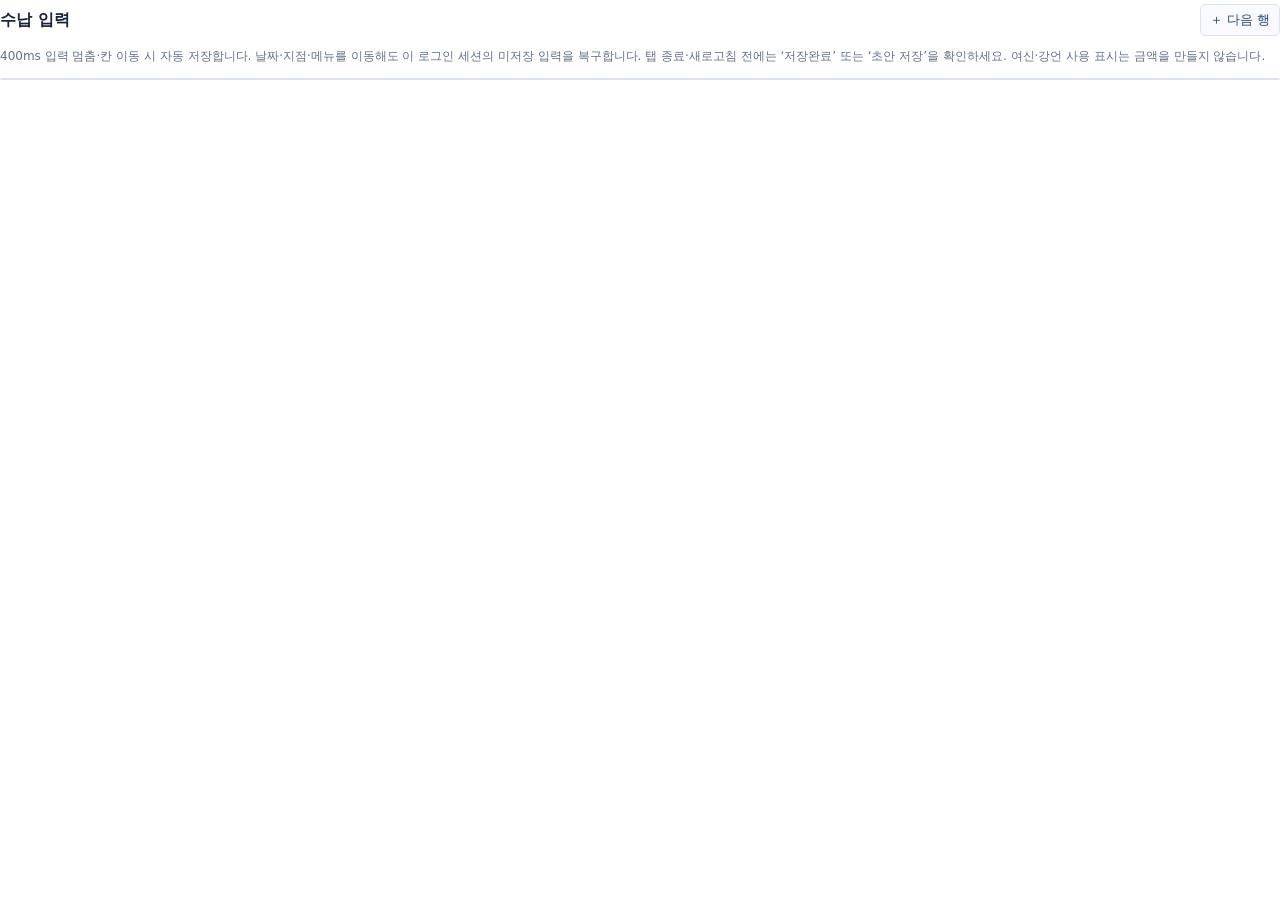
==== assets/ledger_editor/index.html @ b3902c43 "기존 운영 소스를 보존한 별도 개발 원장·자동저장·정산 개선 원본 clinic-pay a8b1c6e 기반. 새 development.py 총괄 전용 진입점, 전용 DB/CAS/날짜" ====
<!doctype html>
<html lang="ko"><head><meta charset="utf-8"><meta name="viewport" content="width=device-width,initial-scale=1">
<link rel="stylesheet" href="editor.css"><title>수납 원장 입력</title></head>
<body><div class="toolbar"><strong>수납 입력</strong><span id="summary" role="status" aria-live="polite"></span><button id="add" type="button">＋ 다음 행</button></div>
<p class="hint">400ms 입력 멈춤·칸 이동 시 자동 저장합니다. 날짜·지점·메뉴를 이동해도 이 로그인 세션의 미저장 입력을 복구합니다. 탭 종료·새로고침 전에는 ‘저장완료’ 또는 ‘초안 저장’을 확인하세요. 여신·강언 사용 표시는 금액을 만들지 않습니다.</p>
<div class="scroll" tabindex="0" aria-label="결제수단 전체 표, 좌우로 스크롤"><table><thead id="header"></thead><tbody id="rows"></tbody></table></div>
<p id="closed" class="hint" hidden>마감된 일자입니다. 수정하려면 사유를 입력해 재개방하세요.</p>
<script src="state.js"></script><script src="editor.js"></script></body></html>
---- assets/ledger_editor/editor.css ----
:root{font-family:system-ui,-apple-system,sans-serif;color:#16233b;font-size:13px;color-scheme:light}*{box-sizing:border-box}body{margin:0;background:#fff}.toolbar{display:flex;align-items:center;gap:14px;padding:4px 0}.toolbar strong{font-size:16px}.toolbar button{margin-left:auto}.hint{color:#637087;font-size:12px;line-height:1.6;margin:7px 0 12px}.scroll{overflow:auto;max-height:520px;border:1px solid #dce3ee;border-radius:8px}table{border-collapse:separate;border-spacing:0;min-width:100%;font-size:12px}th{position:sticky;top:0;background:#f2f5fb;z-index:1;text-align:left;white-space:nowrap;padding:9px 6px;border-bottom:1px solid #dce3ee}td{padding:5px 4px;border-bottom:1px solid #edf0f5;vertical-align:top}input,select{font:inherit;color:inherit;width:100%;min-width:84px;border:1px solid #dce3ee;border-radius:5px;background:#fff;padding:7px 6px}input:focus,select:focus{outline:2px solid #315df6;outline-offset:0}input[type=checkbox]{min-width:18px;width:18px;height:18px;margin:7px}input.money{min-width:90px;text-align:right;font-variant-numeric:tabular-nums}input.chart{min-width:95px}input.name{min-width:110px}input.note{min-width:180px}select.refund{min-width:170px}button{cursor:pointer;border:1px solid #dce3ee;background:#f8faff;border-radius:5px;padding:6px 9px;font:inherit;color:#294775;white-space:nowrap}button:hover{background:#eef3ff}button:disabled,input:disabled,select:disabled{opacity:.6;cursor:default}.state{min-width:150px;max-width:240px;white-space:normal}.state small{display:block;line-height:1.4;color:#637087;margin-top:4px;overflow-wrap:anywhere}.status{font-size:11px;color:#637087;display:block;white-space:nowrap}.status.saved{color:#168253}.status.draft{color:#a56800}.status.error,.status.conflict{color:#bb3333}.resolve{display:flex;gap:4px;margin-top:5px}.resolve button{font-size:11px;padding:4px}.actions{display:flex;gap:4px}.total{font-variant-numeric:tabular-nums;white-space:nowrap;padding-top:13px;color:#435472}tr.voided{opacity:.6}tr.conflict{background:#fff6f4}tr.draft{background:#fffcf3}.notice{max-width:240px;font-size:11px;margin-top:5px;overflow-wrap:anywhere}
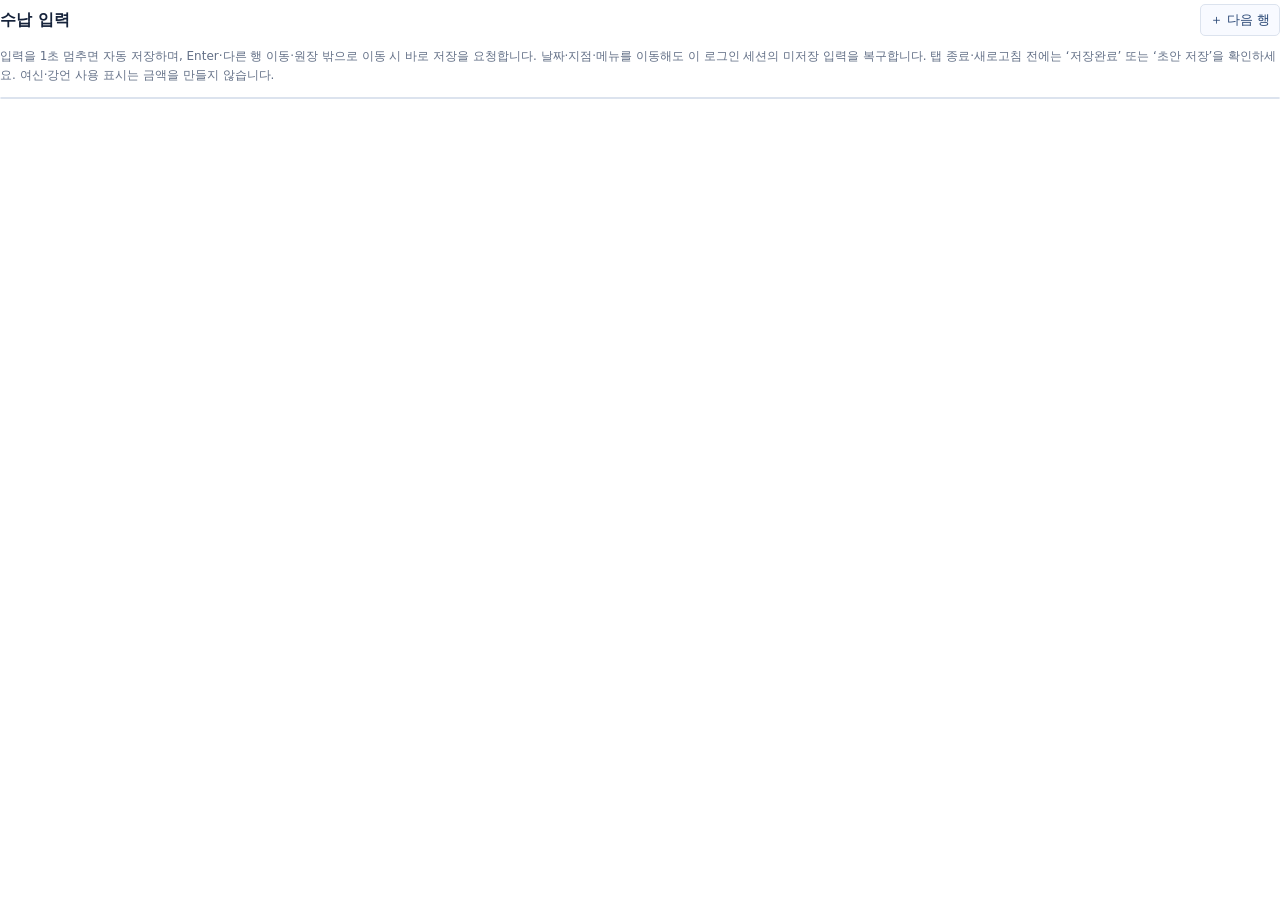
==== commit 521bd8b9: "수납 입력 지연을 줄이도록 저장 간격과 중복 화면 실행 개선" ====
--- a/assets/ledger_editor/index.html
+++ b/assets/ledger_editor/index.html
@@ -2,7 +2,7 @@
 <html lang="ko"><head><meta charset="utf-8"><meta name="viewport" content="width=device-width,initial-scale=1">
 <link rel="stylesheet" href="editor.css"><title>수납 원장 입력</title></head>
 <body><div class="toolbar"><strong>수납 입력</strong><span id="summary" role="status" aria-live="polite"></span><button id="add" type="button">＋ 다음 행</button></div>
-<p class="hint">400ms 입력 멈춤·칸 이동 시 자동 저장합니다. 날짜·지점·메뉴를 이동해도 이 로그인 세션의 미저장 입력을 복구합니다. 탭 종료·새로고침 전에는 ‘저장완료’ 또는 ‘초안 저장’을 확인하세요. 여신·강언 사용 표시는 금액을 만들지 않습니다.</p>
+<p class="hint">입력을 1초 멈추면 자동 저장하며, Enter·다른 행 이동·원장 밖으로 이동 시 바로 저장을 요청합니다. 날짜·지점·메뉴를 이동해도 이 로그인 세션의 미저장 입력을 복구합니다. 탭 종료·새로고침 전에는 ‘저장완료’ 또는 ‘초안 저장’을 확인하세요. 여신·강언 사용 표시는 금액을 만들지 않습니다.</p>
 <div class="scroll" tabindex="0" aria-label="결제수단 전체 표, 좌우로 스크롤"><table><thead id="header"></thead><tbody id="rows"></tbody></table></div>
 <p id="closed" class="hint" hidden>마감된 일자입니다. 수정하려면 사유를 입력해 재개방하세요.</p>
 <script src="state.js"></script><script src="editor.js"></script></body></html>
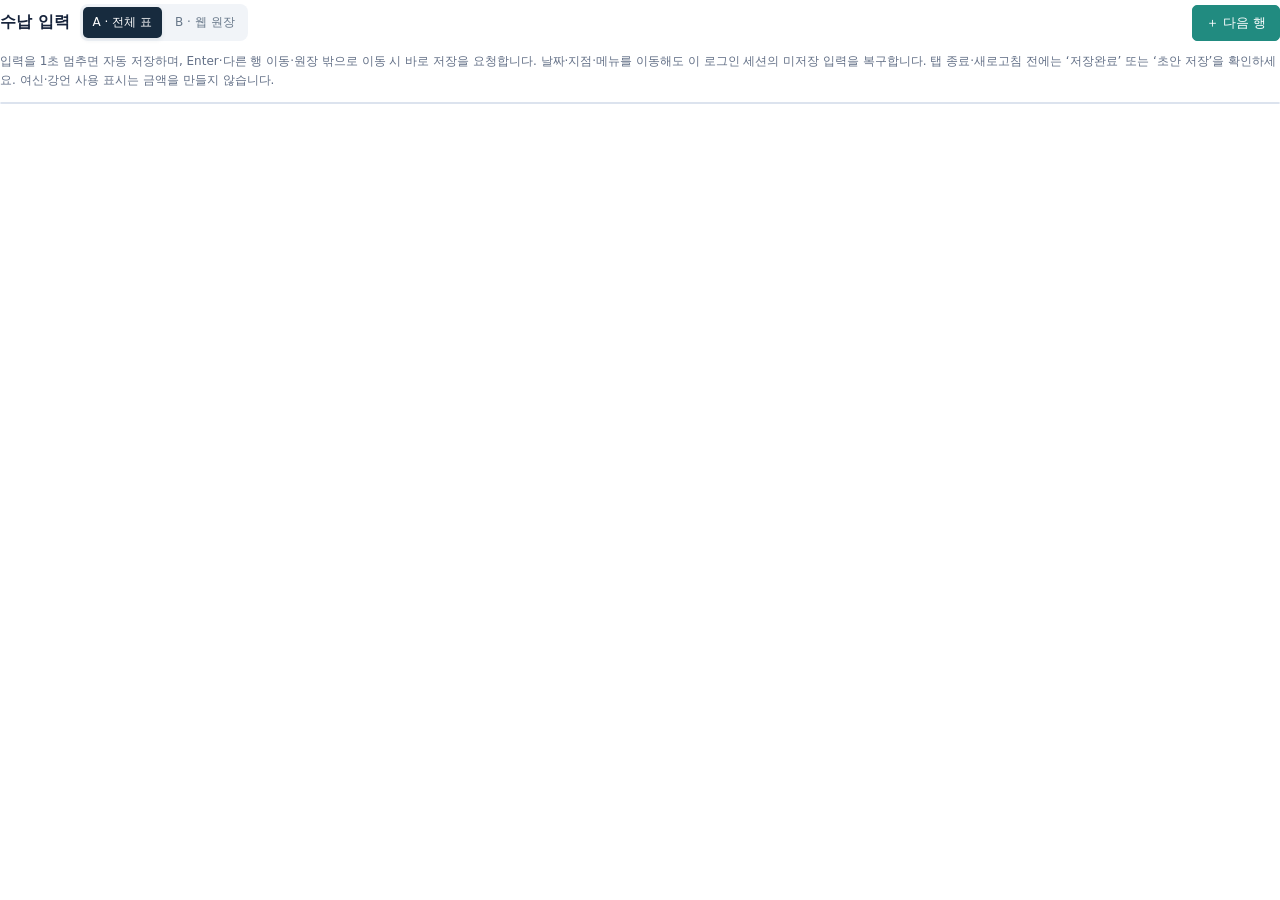
==== commit 9db5a568: "같은 저장 원장으로 비교하는 웹형 수납 화면 추가" ====
--- a/assets/ledger_editor/index.html
+++ b/assets/ledger_editor/index.html
@@ -1,8 +1,9 @@
 <!doctype html>
 <html lang="ko"><head><meta charset="utf-8"><meta name="viewport" content="width=device-width,initial-scale=1">
-<link rel="stylesheet" href="editor.css"><title>수납 원장 입력</title></head>
-<body><div class="toolbar"><strong>수납 입력</strong><span id="summary" role="status" aria-live="polite"></span><button id="add" type="button">＋ 다음 행</button></div>
+<link rel="stylesheet" href="editor.css"><link rel="stylesheet" href="web.css"><title>수납 원장 입력</title></head>
+<body><div class="toolbar"><strong>수납 입력</strong><div class="layout-switch" role="group" aria-label="수납원장 화면 비교"><button id="layout-table" class="web-local-control" type="button" aria-pressed="true">A · 전체 표</button><button id="layout-web" class="web-local-control" type="button" aria-pressed="false">B · 웹 원장</button></div><span id="summary" role="status" aria-live="polite"></span><button id="add" type="button">＋ 다음 행</button></div>
 <p class="hint">입력을 1초 멈추면 자동 저장하며, Enter·다른 행 이동·원장 밖으로 이동 시 바로 저장을 요청합니다. 날짜·지점·메뉴를 이동해도 이 로그인 세션의 미저장 입력을 복구합니다. 탭 종료·새로고침 전에는 ‘저장완료’ 또는 ‘초안 저장’을 확인하세요. 여신·강언 사용 표시는 금액을 만들지 않습니다.</p>
-<div class="scroll" tabindex="0" aria-label="결제수단 전체 표, 좌우로 스크롤"><table><thead id="header"></thead><tbody id="rows"></tbody></table></div>
+<div id="legacy-view" class="scroll" tabindex="0" aria-label="결제수단 전체 표, 좌우로 스크롤"><table><thead id="header"></thead><tbody id="rows"></tbody></table></div>
+<div id="web-view" hidden></div>
 <p id="closed" class="hint" hidden>마감된 일자입니다. 수정하려면 사유를 입력해 재개방하세요.</p>
-<script src="state.js"></script><script src="editor.js"></script></body></html>
+<script src="state.js"></script><script src="web.js"></script><script src="editor.js"></script></body></html>
--- a/assets/ledger_editor/web.css
+++ b/assets/ledger_editor/web.css
@@ -0,0 +1,4 @@
+[hidden]{display:none!important}.toolbar{flex-wrap:wrap;gap:10px}.toolbar>.layout-switch{display:flex;gap:3px;padding:3px;background:#f1f4f8;border-radius:8px}.toolbar .layout-switch button{margin:0;border:0;background:transparent;font-size:12px;color:#68788a;padding:7px 10px}.toolbar .layout-switch button[aria-pressed=true]{background:#172b3e;color:#fff;box-shadow:0 2px 5px #172b3e15}.toolbar>#summary{font-size:12px;color:#66788c}.toolbar>#add{margin-left:auto;background:#218b80;border-color:#218b80;color:#fff;padding:8px 13px}.toolbar>#add:hover{background:#1a746b}
+#web-view{--web-border:#e5eaf0;--web-muted:#718095;--web-navy:#172b3e;--web-teal:#218b80;background:#f5f7fa;border:1px solid var(--web-border);border-radius:12px;padding:19px;color:#263a4e}.web-heading{display:flex;justify-content:space-between;align-items:center;margin-bottom:16px}.web-heading h2{font-size:21px;letter-spacing:-.6px;margin:3px 0}.web-eyebrow{font-size:9px;letter-spacing:1.5px;color:#8d9aab}.web-context{font-size:12px;color:var(--web-muted)}.web-view-badge{background:#e6f4f0;border:1px solid #d5ece5;border-radius:6px;padding:6px 9px;color:#27796e;font-size:11px}.web-stats{display:grid;grid-template-columns:repeat(3,minmax(0,1fr));gap:12px}.web-stat{background:#fff;border:1px solid var(--web-border);border-radius:9px;padding:14px 17px;min-width:0}.web-stat>span{color:var(--web-muted);font-size:11px}.web-stat strong{display:block;font-size:22px;letter-spacing:-.5px;font-variant-numeric:tabular-nums;margin-top:5px;overflow-wrap:anywhere}.web-stat:last-child strong{color:var(--web-teal)}.web-confirmed-note{font-size:11px;line-height:1.6;color:var(--web-muted);margin:9px 0 16px}.web-workspace{display:grid;grid-template-columns:minmax(380px,1.5fr) minmax(320px,1fr);gap:16px;align-items:start}.web-list-panel,.web-detail{background:#fff;border:1px solid var(--web-border);border-radius:10px;min-width:0;overflow:hidden}.web-panel-head{padding:15px 16px;display:flex;align-items:center;justify-content:space-between;gap:10px;border-bottom:1px solid #eef1f5}.web-panel-head h3{font-size:14px;margin:0;font-weight:650}.web-count,.web-detail-caption{font-size:11px;color:var(--web-muted)}.web-filters{padding:11px 13px;display:flex;gap:9px}.web-filters input{min-width:0;flex:1;font-size:12px;padding:9px 10px;background:#f9fafc;border-color:var(--web-border)}.web-filters select{width:110px;min-width:0;font-size:11px;border-color:var(--web-border)}.web-list-labels,.web-receipt{display:grid;grid-template-columns:minmax(110px,1fr) minmax(106px,.9fr) 42px 42px;gap:4px;align-items:center}.web-list-labels{padding:9px 13px;background:#f7f9fb;font-size:10px;color:#8692a2;border-block:1px solid #eef1f5}.web-list-labels span:nth-child(2){text-align:right;padding-right:6px}.web-list-labels span:nth-child(n+3){text-align:center}.web-list{max-height:376px;overflow-y:auto;overscroll-behavior:contain}.web-receipt{padding:11px 13px;border-bottom:1px solid #eef1f5;min-height:83px;border-left:3px solid transparent}.web-receipt:last-child{border-bottom:0}.web-receipt.selected{background:#f2f8f7;border-left-color:var(--web-teal)}.web-receipt.conflict,.web-receipt.error{background:#fff6f4}.web-receipt.voided{opacity:.6}.web-select{display:block;min-width:0;border:0;padding:0;text-align:left;white-space:normal;background:transparent;color:inherit}.web-select:hover{background:transparent;color:#15786e}.web-select strong{display:block;font-size:13px;font-weight:650;overflow-wrap:anywhere}.web-select small{display:block;font-size:10px;line-height:1.5;margin-top:3px;color:var(--web-muted);overflow-wrap:anywhere}.web-select .web-payments{color:#8d99a9;font-size:10px}.web-figures{text-align:right;padding-right:6px;min-width:0}.web-row-total{font-size:13px;font-variant-numeric:tabular-nums;font-weight:650;overflow-wrap:anywhere}.web-row-state{display:block;font-size:10px;margin-top:6px;color:#7a8796}.web-row-state.saved{color:#268574}.web-row-state.draft{color:#a56800}.web-row-state.error,.web-row-state.conflict{color:#bc5c57}.web-usage{display:flex;align-items:center;justify-content:center;min-height:44px;cursor:pointer}.web-usage input[type=checkbox]{width:18px;height:18px;min-width:18px;margin:0;accent-color:var(--web-teal);cursor:pointer}.web-detail-body{padding:15px 16px;max-height:467px;overflow-y:auto;overscroll-behavior:contain}.web-field-grid,.web-money-grid{display:grid;grid-template-columns:repeat(2,minmax(0,1fr));gap:11px;margin-bottom:13px}.web-field{display:block;min-width:0}.web-field>span{font-size:11px;color:#66778d;display:block;margin-bottom:5px}.web-field input,.web-field select{width:100%;min-width:0;font-size:12px;padding:8px;border-radius:6px;border-color:#dfe5ed}.web-field input:focus,.web-field select:focus{outline-color:#41a69b}.web-field input.money{text-align:right;min-width:0}.web-detail-body h4{font-size:12px;margin:18px 0 11px;font-weight:650}.web-detail-total{display:flex;align-items:center;justify-content:space-between;gap:10px;padding:11px 12px;background:#f0f7f5;border-radius:6px;margin:10px 0 15px}.web-detail-total span{font-size:10px;color:#638478}.web-detail-total strong{font-size:14px;overflow-wrap:anywhere;color:#26766a}.web-checkbox-note{font-size:10px;color:var(--web-muted);line-height:1.65;margin:11px 0}.web-detail-state{min-width:0;max-width:none;padding:11px 0;border-top:1px solid #eef1f5}.web-detail-state .notice{max-width:none}.web-detail-state .status{font-size:12px}.web-detail .actions{flex-wrap:wrap;border-top:1px solid #eef1f5;padding-top:11px}.web-detail .actions button{font-size:11px}.web-empty{font-size:12px;color:var(--web-muted);line-height:1.8;text-align:center;padding:24px 16px;margin:0}
+@media(max-width:900px){#web-view{padding:14px}.web-workspace{grid-template-columns:minmax(0,1fr)}.web-list{max-height:280px}.web-detail-body{max-height:390px}.web-stat{padding:12px}.web-stat strong{font-size:20px}.web-detail-caption{font-size:10px}}
+@media(max-width:500px){.toolbar>strong{display:none}.toolbar>#summary{width:100%;order:3}.toolbar>#add{font-size:11px}.toolbar .layout-switch button{font-size:11px;padding:7px}.web-stats{gap:7px}.web-stat{padding:10px}.web-stat strong{font-size:15px}.web-heading h2{font-size:19px}.web-list-labels,.web-receipt{grid-template-columns:minmax(80px,1fr) minmax(88px,.9fr) 33px 33px;gap:2px}.web-receipt{padding-inline:8px}.web-list-labels{padding-inline:8px}.web-row-total{font-size:11px}.web-select strong{font-size:12px}.web-filters{padding:10px 9px}.web-filters select{width:96px}.web-panel-head{padding:13px}}
